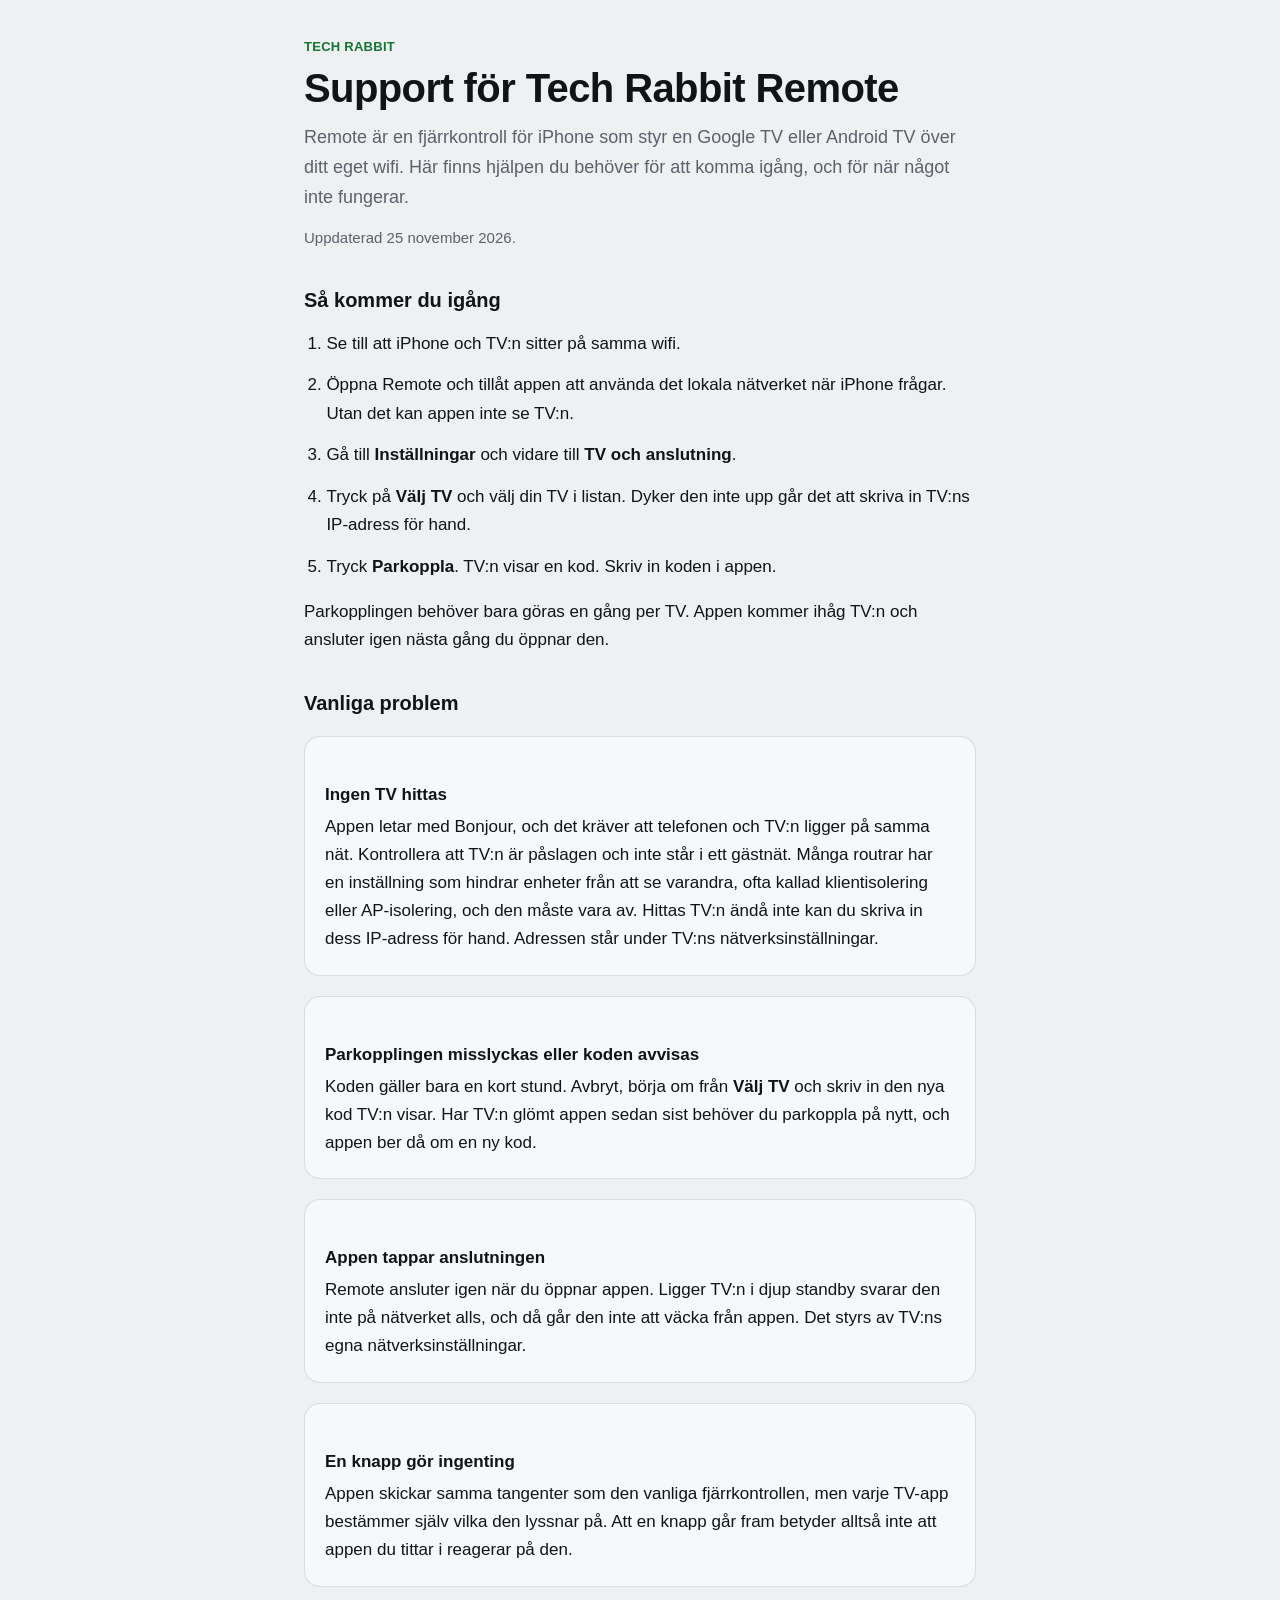
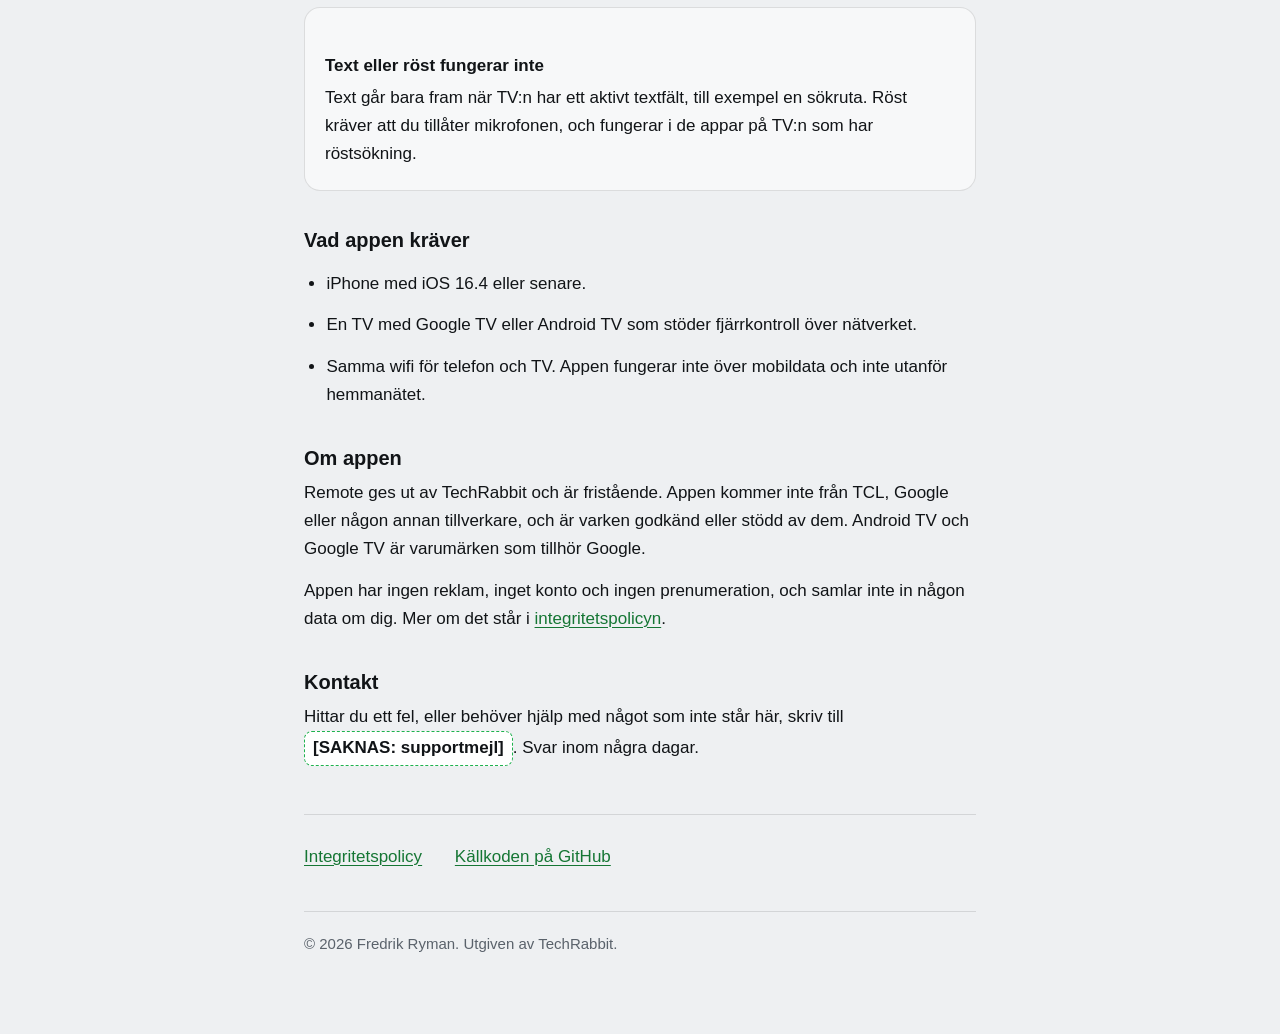
==== docs/site/support.html @ e8f7088b "Put up a support page and a privacy policy Two plain pages in the app's own colours, dark by default" ====
<!DOCTYPE html>
<html lang="sv">
<head>
<meta charset="utf-8">
<meta name="viewport" content="width=device-width, initial-scale=1">
<title>Support för Tech Rabbit Remote</title>
<meta name="description" content="Hjälp med Tech Rabbit Remote: parkoppla iPhone med din Google TV, lösa anslutningsproblem och nå utvecklaren.">
<link rel="canonical" href="https://fredrikwryman-cmd.github.io/aim-remote/site/support.html">
<meta property="og:type" content="website">
<meta property="og:title" content="Support för Tech Rabbit Remote">
<meta property="og:description" content="Hjälp med Tech Rabbit Remote: parkoppla iPhone med din Google TV, lösa anslutningsproblem och nå utvecklaren.">
<meta property="og:url" content="https://fredrikwryman-cmd.github.io/aim-remote/site/support.html">
<meta property="og:image" content="https://fredrikwryman-cmd.github.io/aim-remote/site/delningsbild.png">
<link rel="stylesheet" href="stil.css">
</head>
<body>
<a class="skip" href="#innehall">Till innehållet</a>
<div class="wrap">

<header>
  <p class="mark">Tech Rabbit</p>
</header>

<main id="innehall">
  <h1>Support för Tech Rabbit Remote</h1>
  <p class="lead">Remote är en fjärrkontroll för iPhone som styr en Google TV eller Android TV över ditt eget wifi. Här finns hjälpen du behöver för att komma igång, och för när något inte fungerar.</p>
  <p class="updated">Uppdaterad 25 november 2026.</p>

  <h2>Så kommer du igång</h2>
  <ol>
    <li>Se till att iPhone och TV:n sitter på samma wifi.</li>
    <li>Öppna Remote och tillåt appen att använda det lokala nätverket när iPhone frågar. Utan det kan appen inte se TV:n.</li>
    <li>Gå till <strong>Inställningar</strong> och vidare till <strong>TV och anslutning</strong>.</li>
    <li>Tryck på <strong>Välj TV</strong> och välj din TV i listan. Dyker den inte upp går det att skriva in TV:ns IP-adress för hand.</li>
    <li>Tryck <strong>Parkoppla</strong>. TV:n visar en kod. Skriv in koden i appen.</li>
  </ol>
  <p>Parkopplingen behöver bara göras en gång per TV. Appen kommer ihåg TV:n och ansluter igen nästa gång du öppnar den.</p>

  <h2>Vanliga problem</h2>

  <div class="card">
    <h3>Ingen TV hittas</h3>
    <p>Appen letar med Bonjour, och det kräver att telefonen och TV:n ligger på samma nät. Kontrollera att TV:n är påslagen och inte står i ett gästnät. Många routrar har en inställning som hindrar enheter från att se varandra, ofta kallad klientisolering eller AP-isolering, och den måste vara av. Hittas TV:n ändå inte kan du skriva in dess IP-adress för hand. Adressen står under TV:ns nätverksinställningar.</p>
  </div>

  <div class="card">
    <h3>Parkopplingen misslyckas eller koden avvisas</h3>
    <p>Koden gäller bara en kort stund. Avbryt, börja om från <strong>Välj TV</strong> och skriv in den nya kod TV:n visar. Har TV:n glömt appen sedan sist behöver du parkoppla på nytt, och appen ber då om en ny kod.</p>
  </div>

  <div class="card">
    <h3>Appen tappar anslutningen</h3>
    <p>Remote ansluter igen när du öppnar appen. Ligger TV:n i djup standby svarar den inte på nätverket alls, och då går den inte att väcka från appen. Det styrs av TV:ns egna nätverksinställningar.</p>
  </div>

  <div class="card">
    <h3>En knapp gör ingenting</h3>
    <p>Appen skickar samma tangenter som den vanliga fjärrkontrollen, men varje TV-app bestämmer själv vilka den lyssnar på. Att en knapp går fram betyder alltså inte att appen du tittar i reagerar på den.</p>
  </div>

  <div class="card">
    <h3>Text eller röst fungerar inte</h3>
    <p>Text går bara fram när TV:n har ett aktivt textfält, till exempel en sökruta. Röst kräver att du tillåter mikrofonen, och fungerar i de appar på TV:n som har röstsökning.</p>
  </div>

  <h2>Vad appen kräver</h2>
  <ul>
    <li>iPhone med iOS 16.4 eller senare.</li>
    <li>En TV med Google TV eller Android TV som stöder fjärrkontroll över nätverket.</li>
    <li>Samma wifi för telefon och TV. Appen fungerar inte över mobildata och inte utanför hemmanätet.</li>
  </ul>

  <h2>Om appen</h2>
  <p>Remote ges ut av TechRabbit och är fristående. Appen kommer inte från TCL, Google eller någon annan tillverkare, och är varken godkänd eller stödd av dem. Android TV och Google TV är varumärken som tillhör Google.</p>
  <p>Appen har ingen reklam, inget konto och ingen prenumeration, och samlar inte in någon data om dig. Mer om det står i <a href="integritet.html">integritetspolicyn</a>.</p>

  <h2>Kontakt</h2>
  <p>Hittar du ett fel, eller behöver hjälp med något som inte står här, skriv till <span class="saknas">[SAKNAS: supportmejl]</span>. Svar inom några dagar.</p>
</main>

<nav class="links" aria-label="Fler sidor">
  <a href="integritet.html">Integritetspolicy</a>
  <a href="https://github.com/fredrikwryman-cmd/aim-remote">Källkoden på GitHub</a>
</nav>

<footer>
  <p>&copy; 2026 Fredrik Ryman. Utgiven av TechRabbit.</p>
</footer>

</div>
</body>
</html>
---- docs/site/stil.css ----
/* Tech Rabbit Remote - stödsidor. Appens färger, mörkt som standard. */
:root {
  --bg: #071015;
  --surface: #141C21;
  --surface-hi: #2B353C;
  --text: #F2F5F7;
  --text-dim: #9AA5AE;
  --accent: #2BE36F;
  --accent-text: #3EE57C;
  --line: rgba(242, 245, 247, 0.12);
  --focus: #3EE57C;
}

/* Ljust läge följer telefonens inställning, som i appen. */
@media (prefers-color-scheme: light) {
  :root:not([data-theme="dark"]) {
    --bg: #EEF0F2;
    --surface: #F7F8F9;
    --surface-hi: #FFFFFF;
    --text: #111417;
    --text-dim: #5A626B;
    --accent: #1FB24E;
    --accent-text: #157634;
    --line: rgba(17, 20, 23, 0.12);
    --focus: #157634;
  }
}
:root[data-theme="light"] {
  --bg: #EEF0F2;
  --surface: #F7F8F9;
  --surface-hi: #FFFFFF;
  --text: #111417;
  --text-dim: #5A626B;
  --accent: #1FB24E;
  --accent-text: #157634;
  --line: rgba(17, 20, 23, 0.12);
  --focus: #157634;
}

* { box-sizing: border-box; }

html { scroll-padding-top: 1rem; }

body {
  margin: 0;
  background: var(--bg);
  color: var(--text);
  font: 400 1.0625rem/1.65 -apple-system, BlinkMacSystemFont, "Segoe UI", Roboto, Helvetica, Arial, sans-serif;
  -webkit-text-size-adjust: 100%;
}

.skip {
  position: absolute;
  left: -9999px;
  top: 0;
  background: var(--surface-hi);
  color: var(--text);
  padding: 0.75rem 1rem;
  border-radius: 0.5rem;
  z-index: 10;
}
.skip:focus { left: 1rem; top: 1rem; }

.wrap {
  max-width: 44rem;
  margin: 0 auto;
  padding: 2rem 1rem 4rem;
}

header .mark {
  display: inline-block;
  font-weight: 700;
  letter-spacing: 0.02em;
  color: var(--accent-text);
  text-transform: uppercase;
  font-size: 0.8125rem;
  margin: 0 0 0.5rem;
}

h1 {
  font-size: clamp(1.75rem, 5vw, 2.5rem);
  line-height: 1.15;
  margin: 0 0 0.75rem;
  letter-spacing: -0.015em;
}

h2 {
  font-size: 1.25rem;
  line-height: 1.3;
  margin: 2.25rem 0 0.5rem;
}

h3 {
  font-size: 1.0625rem;
  margin: 1.5rem 0 0.25rem;
}

p, li { margin: 0 0 0.85rem; }

.lead { color: var(--text-dim); font-size: 1.125rem; }

ul, ol { padding-left: 1.4rem; }

a { color: var(--accent-text); text-decoration-thickness: 1px; text-underline-offset: 0.2em; }
a:hover { text-decoration-thickness: 2px; }

a:focus-visible,
button:focus-visible {
  outline: 3px solid var(--focus);
  outline-offset: 2px;
  border-radius: 0.25rem;
}

.card {
  background: var(--surface);
  border: 1px solid var(--line);
  border-radius: 1rem;
  padding: 1.25rem 1.25rem 0.5rem;
  margin: 1.25rem 0;
}

.updated {
  color: var(--text-dim);
  font-size: 0.9375rem;
  margin: 0 0 1.5rem;
}

.saknas {
  display: inline-block;
  background: var(--surface-hi);
  border: 1px dashed var(--accent);
  border-radius: 0.5rem;
  padding: 0.15rem 0.5rem;
  font-weight: 600;
}

nav.links {
  border-top: 1px solid var(--line);
  margin-top: 3rem;
  padding-top: 1.25rem;
}
nav.links a {
  display: inline-flex;
  align-items: center;
  min-height: 44px;
  padding: 0 0.75rem 0 0;
  margin-right: 1rem;
}

footer {
  border-top: 1px solid var(--line);
  margin-top: 2rem;
  padding-top: 1.25rem;
  color: var(--text-dim);
  font-size: 0.9375rem;
}

dl { margin: 0; }
dt { font-weight: 600; margin-top: 1rem; }
dd { margin: 0.25rem 0 0; color: var(--text-dim); }
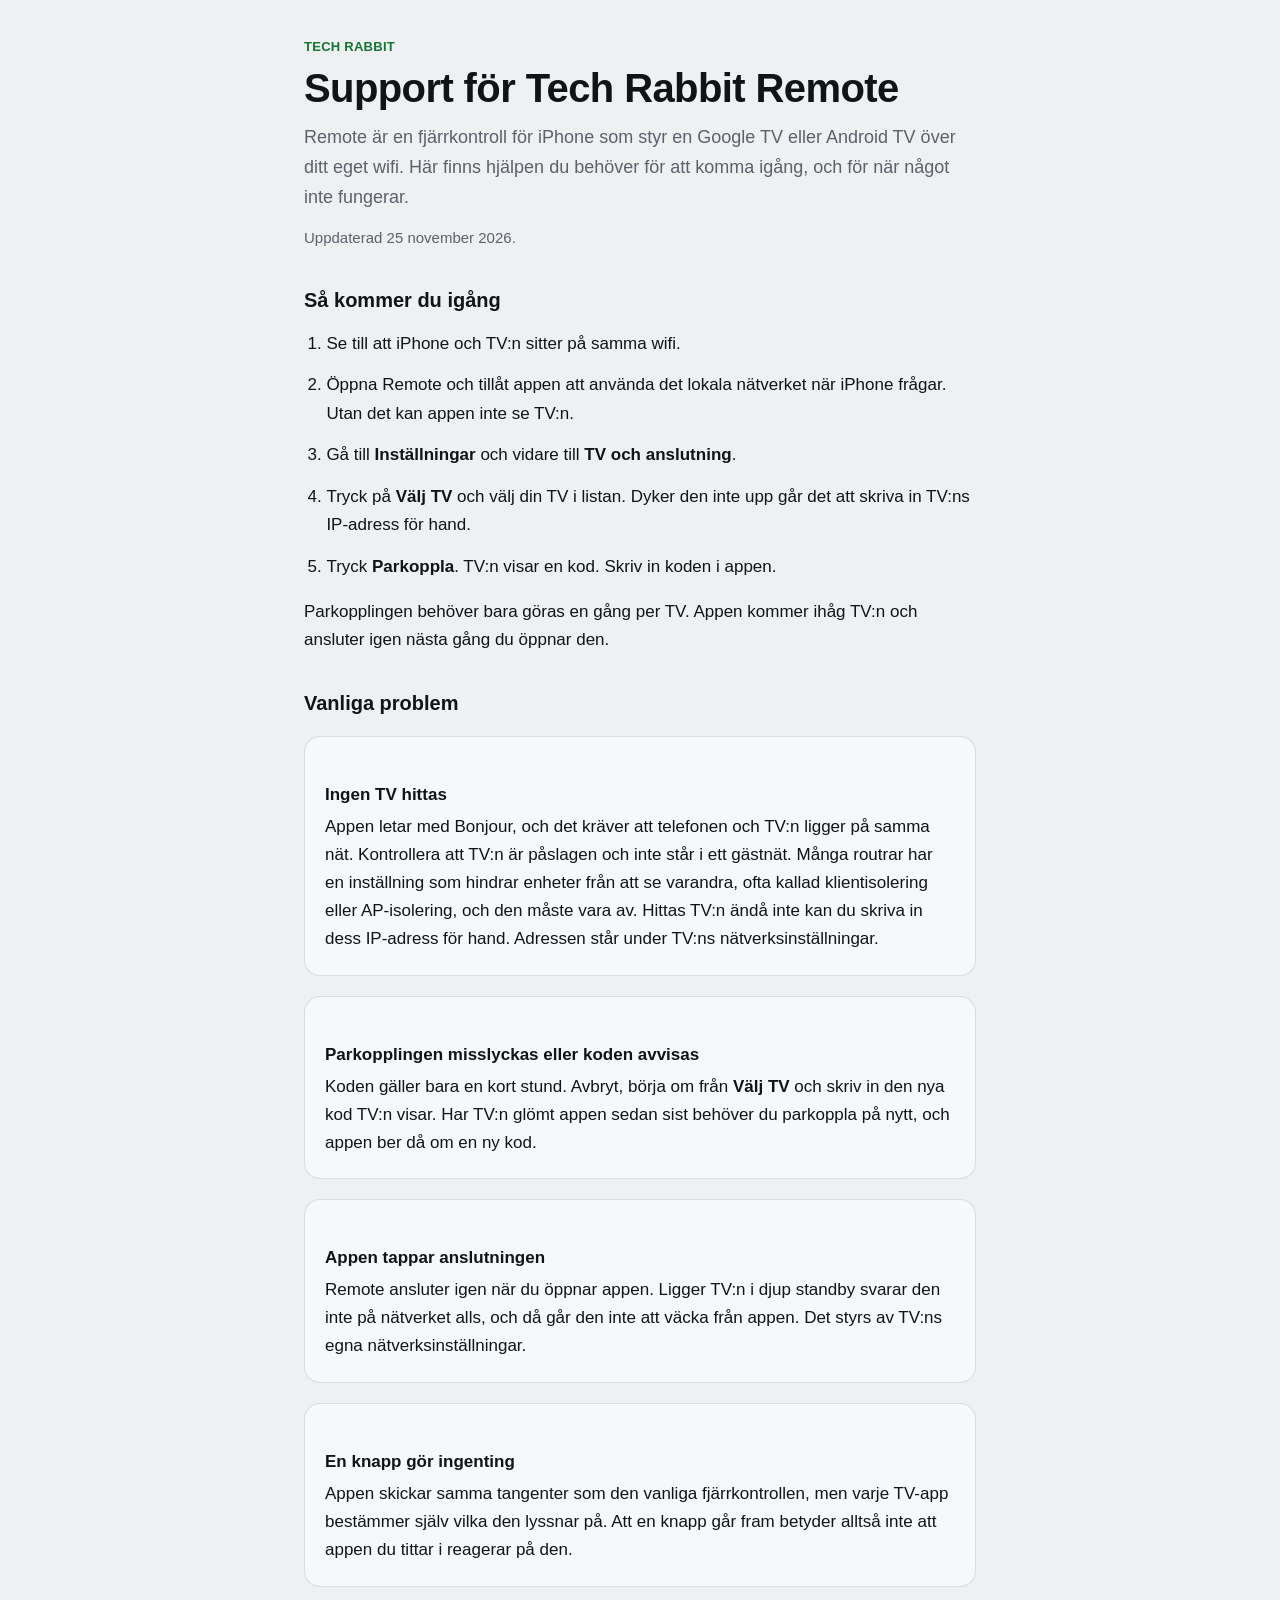
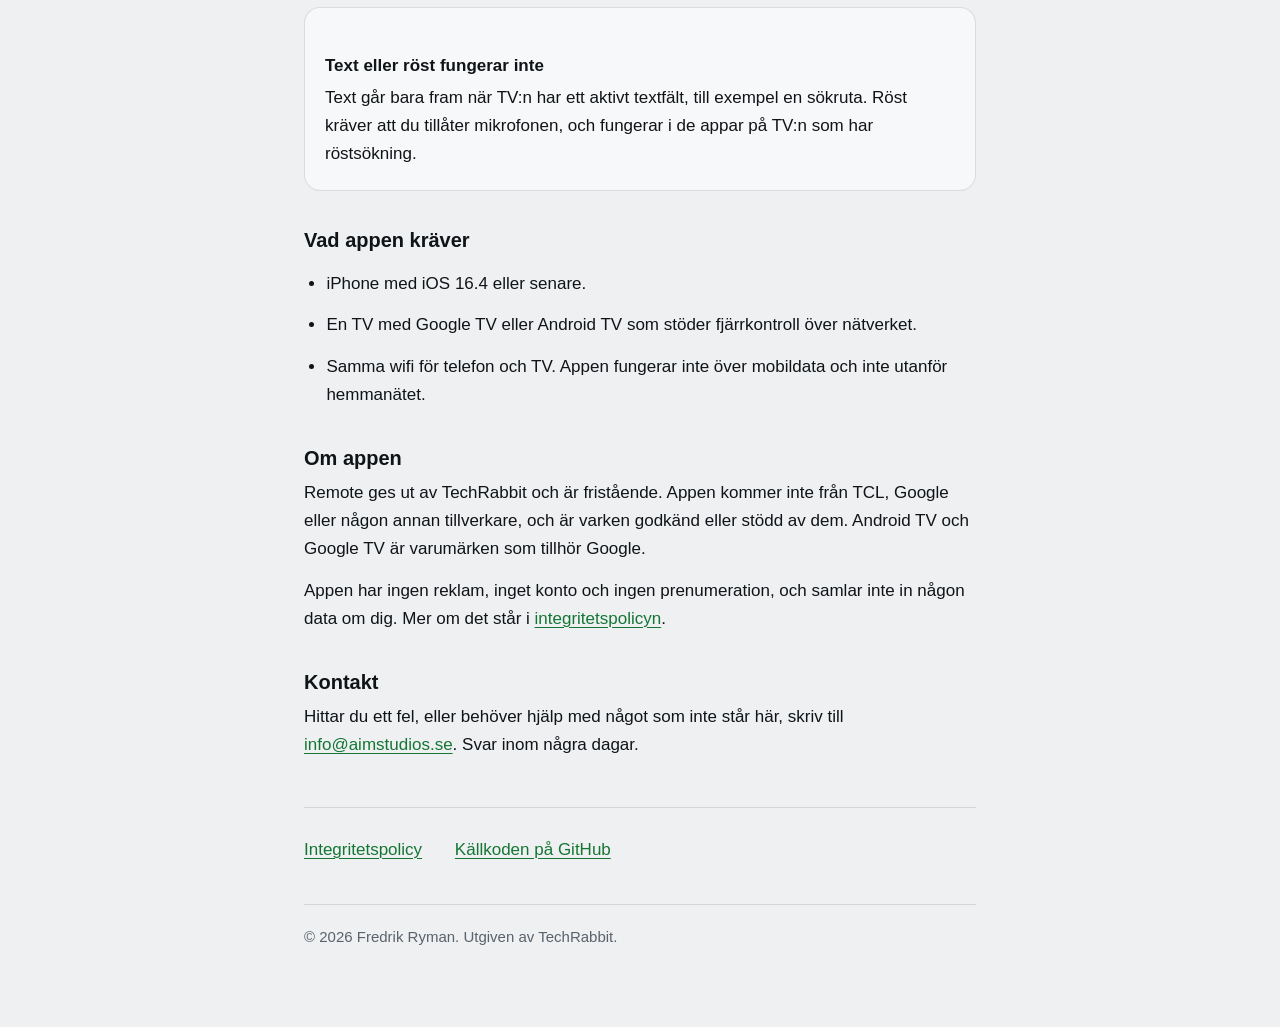
==== commit f851a577: "Fill in the support address, the reserve name and the keyword line Co-Authored-By: Claude Opus 5 <no" ====
--- a/docs/site/support.html
+++ b/docs/site/support.html
@@ -75,7 +75,7 @@
   <p>Appen har ingen reklam, inget konto och ingen prenumeration, och samlar inte in någon data om dig. Mer om det står i <a href="integritet.html">integritetspolicyn</a>.</p>
 
   <h2>Kontakt</h2>
-  <p>Hittar du ett fel, eller behöver hjälp med något som inte står här, skriv till <span class="saknas">[SAKNAS: supportmejl]</span>. Svar inom några dagar.</p>
+  <p>Hittar du ett fel, eller behöver hjälp med något som inte står här, skriv till <a href="mailto:info@aimstudios.se">info@aimstudios.se</a>. Svar inom några dagar.</p>
 </main>
 
 <nav class="links" aria-label="Fler sidor">
